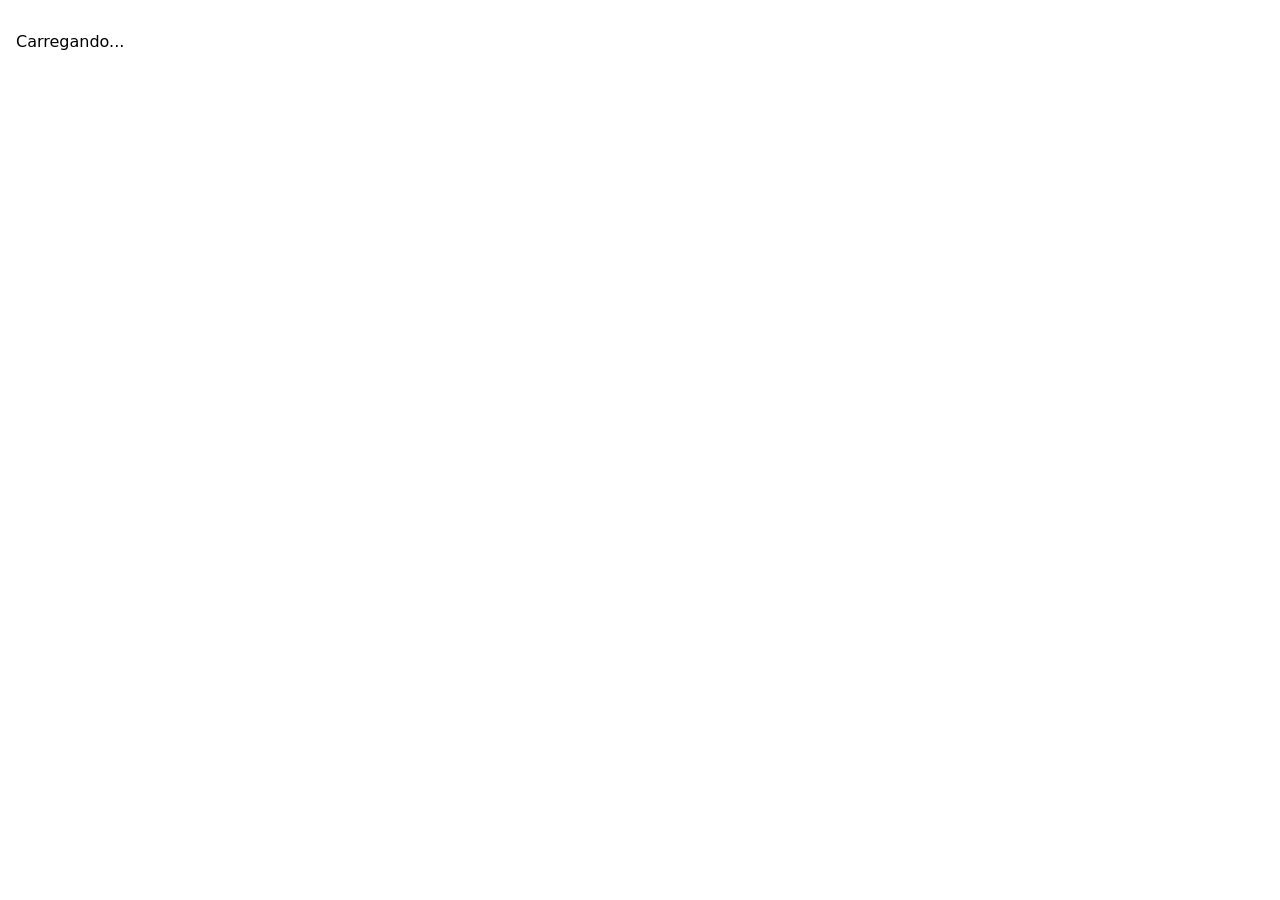
==== frontend/index.html @ 2a3ce563 "início frontend e novas implementações backend" ====
<!DOCTYPE html>
<html lang="pt-BR">
<head>
  <meta charset="UTF-8">
  <meta name="viewport" content="width=device-width, initial-scale=1">
  <title>ELLP - Jogo</title>
  <link rel="stylesheet" href="css/style.css">
</head>
<body>
  <p id="carregando">Carregando...</p>

  <main id="conteudo" class="tela-jogo" hidden>
    <header>
      <h1 id="titulo-fase"></h1>
      <span id="nome-usuario"></span>
      <a href="painel.html">Painel de desempenho</a>
      <button id="btn-sair" type="button">Sair</button>
    </header>

    <nav id="lista-fases" class="lista-fases" aria-label="Fases"></nav>
    <p id="descricao-fase"></p>

    <div id="grid" class="grid" data-testid="grid"></div>

    <div class="controles" aria-label="Controles de movimento">
      <button type="button" data-direcao="cima" class="c-cima" aria-label="Cima">↑</button>
      <button type="button" data-direcao="esquerda" class="c-esquerda" aria-label="Esquerda">←</button>
      <button type="button" data-direcao="direita" class="c-direita" aria-label="Direita">→</button>
      <button type="button" data-direcao="baixo" class="c-baixo" aria-label="Baixo">↓</button>
    </div>

    <p id="mensagem" role="status" data-testid="mensagem"></p>

    <div class="acoes">
      <button id="btn-reiniciar" type="button">Reiniciar</button>
      <button id="btn-proxima" type="button" hidden>Próxima fase</button>
    </div>
  </main>

  <script type="module" src="js/game.js"></script>
</body>
</html>
---- frontend/css/style.css ----
body { font-family: system-ui, sans-serif; margin: 0; padding: 1rem; }
[hidden] { display: none !important; }

.tela-login { max-width: 320px; margin: 4rem auto; display: grid; gap: .75rem; }
.tela-login form { display: grid; gap: .5rem; }
#erro { color: #b91c1c; margin: 0; }

.tela-jogo header { display: flex; gap: 1rem; align-items: center; margin-bottom: 1rem; }
.tela-jogo h1 { margin: 0; font-size: 1.4rem; }

.grid {
  display: grid;
  width: min(90vw, 480px);
  aspect-ratio: 1;
  gap: 2px;
  background: #334155;
  border: 2px solid #334155;
}
.celula {
  display: flex; align-items: center; justify-content: center;
  background: #e2e8f0; font-size: clamp(1.2rem, 5vw, 2rem);
}
.celula.obstaculo { background: #94a3b8; }
.celula.destino { background: #bbf7d0; }
.celula.personagem { background: #bfdbfe; }

.tela-jogo header a, .painel header a { color: #2563eb; }
.painel header { display: flex; gap: 1rem; align-items: center; margin-bottom: 1rem; }
.painel h1 { margin: 0; font-size: 1.4rem; }

.lista-fases { display: flex; flex-wrap: wrap; gap: .5rem; margin-bottom: .75rem; }
.btn-fase.ativa { outline: 2px solid #2563eb; }
#descricao-fase { margin: 0 0 .75rem; color: #475569; }

.controles {
  display: grid;
  grid-template-columns: repeat(3, 3rem);
  grid-template-areas: ". cima ." "esquerda . direita" ". baixo .";
  gap: .35rem;
  margin: 1rem 0;
}
.controles button { height: 3rem; font-size: 1.25rem; }
.c-cima { grid-area: cima; }
.c-esquerda { grid-area: esquerda; }
.c-direita { grid-area: direita; }
.c-baixo { grid-area: baixo; }

#mensagem { min-height: 1.5rem; font-weight: 600; }
.acoes { display: flex; gap: .5rem; }

.cartoes { display: flex; flex-wrap: wrap; gap: 1rem; margin-bottom: 1.5rem; }
.cartao {
  display: grid; gap: .25rem; min-width: 9rem; padding: 1rem;
  border: 1px solid #cbd5e1; border-radius: 8px; background: #f8fafc;
}
.cartao .rotulo { color: #64748b; font-size: .85rem; }
.cartao strong { font-size: 1.6rem; }

.tabela-fases { border-collapse: collapse; width: min(100%, 560px); }
.tabela-fases th, .tabela-fases td {
  text-align: left; padding: .5rem .75rem; border-bottom: 1px solid #e2e8f0;
}
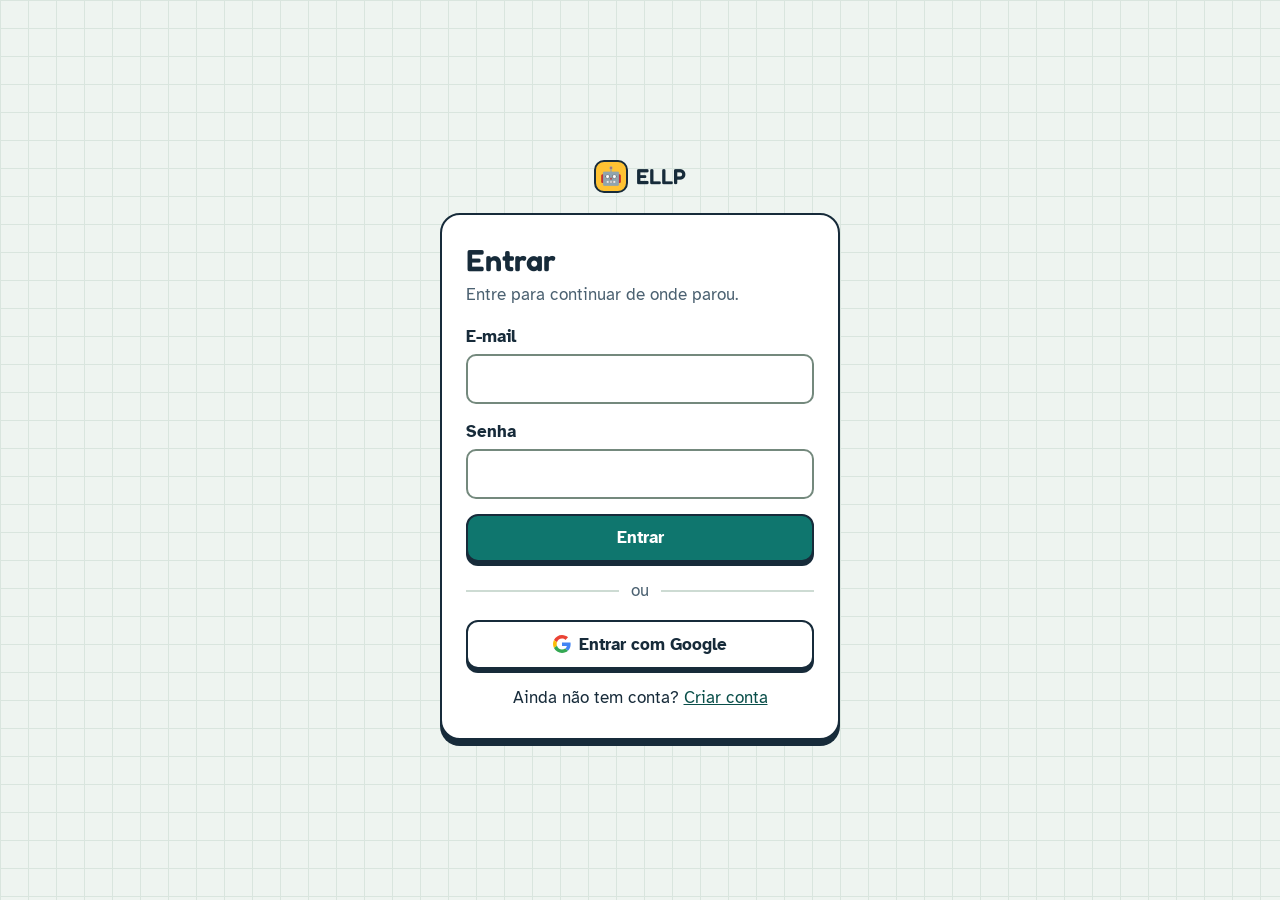
==== commit 4f19faaa: "Adiciona tela de cadastro, novo visual e histórico de tentativas" ====
--- a/frontend/index.html
+++ b/frontend/index.html
@@ -9,34 +9,44 @@
 <body>
   <p id="carregando">Carregando...</p>
 
-  <main id="conteudo" class="tela-jogo" hidden>
-    <header>
-      <h1 id="titulo-fase"></h1>
-      <span id="nome-usuario"></span>
-      <a href="painel.html">Painel de desempenho</a>
-      <button id="btn-sair" type="button">Sair</button>
+  <main id="conteudo" class="pagina tela-jogo" hidden>
+    <header class="topo">
+      <a class="marca" href="index.html"><span class="marca-icone" aria-hidden="true">🤖</span>ELLP</a>
+      <nav class="topo-nav" aria-label="Principal">
+        <a href="index.html" aria-current="page">Jogo</a>
+        <a href="painel.html">Desempenho</a>
+      </nav>
+      <div class="topo-usuario">
+        <span id="nome-usuario"></span>
+        <button id="btn-sair" class="btn btn-discreto" type="button">Sair</button>
+      </div>
     </header>
 
     <nav id="lista-fases" class="lista-fases" aria-label="Fases"></nav>
-    <p id="descricao-fase"></p>
+
+    <section class="fase-cabecalho">
+      <h1 id="titulo-fase"></h1>
+      <p id="descricao-fase"></p>
+    </section>
 
     <div id="grid" class="grid" data-testid="grid"></div>
 
     <div class="controles" aria-label="Controles de movimento">
-      <button type="button" data-direcao="cima" class="c-cima" aria-label="Cima">↑</button>
-      <button type="button" data-direcao="esquerda" class="c-esquerda" aria-label="Esquerda">←</button>
-      <button type="button" data-direcao="direita" class="c-direita" aria-label="Direita">→</button>
-      <button type="button" data-direcao="baixo" class="c-baixo" aria-label="Baixo">↓</button>
+      <button type="button" data-direcao="cima" class="btn tecla c-cima" aria-label="Cima">↑</button>
+      <button type="button" data-direcao="esquerda" class="btn tecla c-esquerda" aria-label="Esquerda">←</button>
+      <button type="button" data-direcao="direita" class="btn tecla c-direita" aria-label="Direita">→</button>
+      <button type="button" data-direcao="baixo" class="btn tecla c-baixo" aria-label="Baixo">↓</button>
     </div>
+    <p class="dica">Você também pode usar as setas do teclado.</p>
 
     <p id="mensagem" role="status" data-testid="mensagem"></p>
 
     <div class="acoes">
-      <button id="btn-reiniciar" type="button">Reiniciar</button>
-      <button id="btn-proxima" type="button" hidden>Próxima fase</button>
+      <button id="btn-reiniciar" class="btn" type="button">Reiniciar</button>
+      <button id="btn-proxima" class="btn btn-primario" type="button" hidden>Próxima fase</button>
     </div>
   </main>
 
   <script type="module" src="js/game.js"></script>
 </body>
-</html>+</html>
--- a/frontend/css/style.css
+++ b/frontend/css/style.css
@@ -1,62 +1,280 @@
-body { font-family: system-ui, sans-serif; margin: 0; padding: 1rem; }
+/* ELLP — papel quadriculado, botões com cara de tecla */
+@import url("https://fonts.googleapis.com/css2?family=Atkinson+Hyperlegible:wght@400;700&family=Fredoka:wght@500;600&display=swap");
+
+:root {
+  color-scheme: light;
+  --tinta: #172b3a;
+  --tinta-suave: #4b6171;
+  --papel: #eef4f0;
+  --linha-papel: #d9e5de;
+  --superficie: #ffffff;
+  --borda: #cddbd3;
+  --campo-borda: #74897d;
+  --primaria: #0f766e;
+  --primaria-hover: #0c635c;
+  --primaria-escura: #0a4f4a;
+  --primaria-clara: #d9f0ea;
+  --sol: #ffc233;
+  --sol-clara: #ffe9a8;
+  --sucesso: #19632f;
+  --sucesso-fundo: #d8f3df;
+  --aviso: #7a4b00;
+  --aviso-fundo: #ffefc2;
+  --erro: #a12419;
+  --erro-fundo: #fde6e3;
+  --fonte-titulo: "Fredoka", "Trebuchet MS", system-ui, sans-serif;
+  --fonte-texto: "Atkinson Hyperlegible", system-ui, -apple-system, "Segoe UI", sans-serif;
+}
+
+*, *::before, *::after { box-sizing: border-box; }
 [hidden] { display: none !important; }
 
-.tela-login { max-width: 320px; margin: 4rem auto; display: grid; gap: .75rem; }
-.tela-login form { display: grid; gap: .5rem; }
-#erro { color: #b91c1c; margin: 0; }
-
-.tela-jogo header { display: flex; gap: 1rem; align-items: center; margin-bottom: 1rem; }
-.tela-jogo h1 { margin: 0; font-size: 1.4rem; }
-
+/* ---------- base ---------- */
+body {
+  margin: 0;
+  min-height: 100vh;
+  display: flex;
+  flex-direction: column;
+  align-items: center;
+  font-family: var(--fonte-texto);
+  font-size: 1.0625rem;
+  line-height: 1.5;
+  color: var(--tinta);
+  background-color: var(--papel);
+  background-image:
+    linear-gradient(var(--linha-papel) 1px, transparent 1px),
+    linear-gradient(90deg, var(--linha-papel) 1px, transparent 1px);
+  background-size: 28px 28px;
+}
+body.auth { justify-content: center; padding: 2rem 1rem; }
+
+h1, h2 { margin: 0; font-family: var(--fonte-titulo); font-weight: 600; line-height: 1.15; }
+a { color: var(--primaria-escura); }
+:focus-visible { outline: 3px solid var(--tinta); outline-offset: 2px; }
+#carregando { margin: auto; color: var(--tinta-suave); }
+
+/* coluna central: tudo fica alinhado ao centro da tela */
+.pagina {
+  width: min(100%, 720px);
+  padding: 1.25rem 1rem 3rem;
+  display: flex;
+  flex-direction: column;
+  align-items: center;
+  gap: 1.25rem;
+}
+
+/* ---------- barra do topo ---------- */
+.topo {
+  width: 100%;
+  display: grid;
+  grid-template-columns: auto 1fr auto;
+  align-items: center;
+  gap: .75rem;
+  padding: .5rem .75rem;
+  background: var(--superficie);
+  border: 2px solid var(--tinta);
+  border-radius: 16px;
+}
+.marca {
+  display: inline-flex; align-items: center; gap: .5rem;
+  font-family: var(--fonte-titulo); font-weight: 600; font-size: 1.35rem;
+  color: var(--tinta); text-decoration: none;
+}
+.marca-icone {
+  display: grid; place-items: center; width: 2.1rem; height: 2.1rem;
+  font-size: 1.1rem; background: var(--sol);
+  border: 2px solid var(--tinta); border-radius: 10px;
+}
+.topo-nav { display: flex; justify-content: center; gap: .25rem; }
+.topo-nav a {
+  padding: .3rem .85rem; border-radius: 999px;
+  font-weight: 700; color: var(--tinta); text-decoration: none;
+}
+.topo-nav a:hover { background: var(--primaria-clara); }
+.topo-nav a[aria-current="page"] { background: var(--primaria); color: #fff; }
+.topo-usuario { display: flex; align-items: center; gap: .35rem; color: var(--tinta-suave); }
+#nome-usuario { max-width: 9rem; overflow: hidden; text-overflow: ellipsis; white-space: nowrap; }
+
+@media (max-width: 560px) {
+  .topo { grid-template-columns: 1fr auto; }
+  .topo-nav { grid-column: 1 / -1; order: 3; }
+}
+
+/* ---------- botões ---------- */
+.btn {
+  display: inline-flex; align-items: center; justify-content: center; gap: .55rem;
+  padding: .6rem 1.2rem;
+  font: inherit; font-weight: 700; text-decoration: none;
+  color: var(--tinta); background: var(--superficie);
+  border: 2px solid var(--tinta); border-radius: 12px;
+  box-shadow: 0 4px 0 var(--tinta);
+  cursor: pointer;
+  transition: transform .08s, box-shadow .08s, background-color .12s;
+}
+.btn:hover:not(:disabled) { background: var(--primaria-clara); }
+.btn:not(:disabled):active { transform: translateY(3px); box-shadow: 0 1px 0 var(--tinta); }
+.btn:disabled { opacity: .55; cursor: not-allowed; }
+.btn-primario { color: #fff; background: var(--primaria); }
+.btn-primario:hover:not(:disabled) { background: var(--primaria-hover); }
+.btn-bloco { width: 100%; }
+.btn-discreto { padding: .3rem .8rem; background: transparent; border-color: transparent; box-shadow: none; }
+.btn-discreto:not(:disabled):active { transform: none; box-shadow: none; }
+
+/* ---------- formulários (login e cadastro) ---------- */
+.auth-marca { margin-bottom: 1.25rem; }
+.cartao-auth {
+  width: min(100%, 400px);
+  display: grid; gap: 1rem;
+  padding: 1.75rem 1.5rem;
+  background: var(--superficie);
+  border: 2px solid var(--tinta); border-radius: 20px;
+  box-shadow: 0 6px 0 var(--tinta);
+}
+.cartao-auth h1 { font-size: 1.9rem; }
+.subtitulo { margin: .25rem 0 0; color: var(--tinta-suave); }
+.cartao-auth form { display: grid; gap: .9rem; }
+.campo { display: grid; gap: .3rem; }
+.campo label { font-weight: 700; }
+.campo input {
+  width: 100%; padding: .65rem .8rem;
+  font: inherit; color: var(--tinta); background: #fff;
+  border: 2px solid var(--campo-borda); border-radius: 10px;
+}
+.campo input:focus { border-color: var(--primaria); }
+.ajuda { font-size: .9rem; color: var(--tinta-suave); }
+.divisor { display: flex; align-items: center; gap: .75rem; color: var(--tinta-suave); }
+.divisor::before, .divisor::after { content: ""; flex: 1; height: 2px; background: var(--borda); }
+.rodape-auth { margin: 0; text-align: center; }
+
+.alerta { margin: 0; padding: .65rem .85rem; border-radius: 10px; font-weight: 700; }
+.alerta-erro { color: var(--erro); background: var(--erro-fundo); }
+.alerta-ok { color: var(--sucesso); background: var(--sucesso-fundo); }
+
+/* ---------- jogo ---------- */
+.lista-fases { display: flex; flex-wrap: wrap; justify-content: center; gap: .5rem; }
+.btn-fase {
+  padding: .4rem .9rem;
+  font: inherit; font-weight: 700; color: var(--tinta);
+  background: var(--superficie);
+  border: 2px solid var(--tinta); border-radius: 999px;
+  cursor: pointer;
+}
+.btn-fase:hover:not(:disabled) { background: var(--primaria-clara); }
+.btn-fase.ativa { color: #fff; background: var(--primaria); }
+.btn-fase:disabled {
+  color: var(--tinta-suave); background: transparent;
+  border-style: dashed; border-color: var(--tinta-suave); cursor: not-allowed;
+}
+
+.fase-cabecalho { max-width: 34rem; text-align: center; }
+.fase-cabecalho h1 { font-size: clamp(1.6rem, 5vw, 2.2rem); }
+#descricao-fase { margin: .35rem 0 0; color: var(--tinta-suave); }
+
+/* o grid é a peça principal da tela */
 .grid {
   display: grid;
-  width: min(90vw, 480px);
+  grid-auto-rows: 1fr;
+  gap: 1px;
+  width: min(100%, 460px);
   aspect-ratio: 1;
-  gap: 2px;
-  background: #334155;
-  border: 2px solid #334155;
+  overflow: hidden;
+  background: #a9bbb1;
+  border: 3px solid var(--tinta); border-radius: 14px;
+  box-shadow: 0 6px 0 var(--tinta);
 }
 .celula {
   display: flex; align-items: center; justify-content: center;
-  background: #e2e8f0; font-size: clamp(1.2rem, 5vw, 2rem);
-}
-.celula.obstaculo { background: #94a3b8; }
-.celula.destino { background: #bbf7d0; }
-.celula.personagem { background: #bfdbfe; }
-
-.tela-jogo header a, .painel header a { color: #2563eb; }
-.painel header { display: flex; gap: 1rem; align-items: center; margin-bottom: 1rem; }
-.painel h1 { margin: 0; font-size: 1.4rem; }
-
-.lista-fases { display: flex; flex-wrap: wrap; gap: .5rem; margin-bottom: .75rem; }
-.btn-fase.ativa { outline: 2px solid #2563eb; }
-#descricao-fase { margin: 0 0 .75rem; color: #475569; }
-
+  font-size: clamp(1.4rem, 7vw, 2.4rem); line-height: 1;
+  background: #fbfdfc;
+}
+.celula.obstaculo { background: #c6d1d8; }
+.celula.destino { background: var(--sucesso-fundo); }
+.celula.personagem {
+  background: var(--sol-clara);
+  box-shadow: inset 0 0 0 3px var(--sol);
+  animation: pop .16s ease-out;
+}
+@keyframes pop { from { transform: scale(.8); } to { transform: scale(1); } }
+.grid.tremer { animation: tremer .3s; }
+@keyframes tremer {
+  20%, 60% { transform: translateX(-5px); }
+  40%, 80% { transform: translateX(5px); }
+}
+
+/* setas com cara de tecla */
 .controles {
   display: grid;
-  grid-template-columns: repeat(3, 3rem);
+  grid-template-columns: repeat(3, 3.6rem);
   grid-template-areas: ". cima ." "esquerda . direita" ". baixo .";
-  gap: .35rem;
-  margin: 1rem 0;
-}
-.controles button { height: 3rem; font-size: 1.25rem; }
+  gap: .5rem;
+  margin-top: .25rem;
+}
+.tecla { width: 3.6rem; height: 3.6rem; padding: 0; font-size: 1.6rem; border-radius: 14px; }
 .c-cima { grid-area: cima; }
 .c-esquerda { grid-area: esquerda; }
 .c-direita { grid-area: direita; }
 .c-baixo { grid-area: baixo; }
-
-#mensagem { min-height: 1.5rem; font-weight: 600; }
-.acoes { display: flex; gap: .5rem; }
-
-.cartoes { display: flex; flex-wrap: wrap; gap: 1rem; margin-bottom: 1.5rem; }
-.cartao {
-  display: grid; gap: .25rem; min-width: 9rem; padding: 1rem;
-  border: 1px solid #cbd5e1; border-radius: 8px; background: #f8fafc;
-}
-.cartao .rotulo { color: #64748b; font-size: .85rem; }
-.cartao strong { font-size: 1.6rem; }
-
-.tabela-fases { border-collapse: collapse; width: min(100%, 560px); }
-.tabela-fases th, .tabela-fases td {
-  text-align: left; padding: .5rem .75rem; border-bottom: 1px solid #e2e8f0;
-}+.dica { margin: 0; font-size: .95rem; color: var(--tinta-suave); text-align: center; }
+
+#mensagem {
+  min-height: 2.6rem; margin: 0; padding: .4rem .9rem;
+  display: flex; align-items: center; justify-content: center;
+  font-weight: 700; text-align: center; border-radius: 999px;
+}
+#mensagem:not(:empty) { background: var(--primaria-clara); }
+#mensagem[data-tipo="erro"] { color: var(--erro); background: var(--erro-fundo); }
+#mensagem[data-tipo="sucesso"] { color: var(--sucesso); background: var(--sucesso-fundo); }
+.acoes { display: flex; flex-wrap: wrap; justify-content: center; gap: .75rem; }
+
+/* ---------- painel de desempenho ---------- */
+.painel-titulo { font-size: clamp(1.6rem, 5vw, 2.2rem); text-align: center; }
+.caixa {
+  width: 100%; overflow: hidden;
+  background: var(--superficie);
+  border: 2px solid var(--tinta); border-radius: 16px;
+}
+.resumo-itens { display: grid; grid-template-columns: repeat(3, 1fr); }
+.resumo-item { display: grid; gap: .1rem; padding: 1rem .5rem; text-align: center; }
+.resumo-item + .resumo-item { border-left: 2px solid var(--borda); }
+.resumo-item strong {
+  font-family: var(--fonte-titulo); font-weight: 600; line-height: 1.1;
+  font-size: clamp(1.3rem, 5vw, 1.9rem);
+}
+.resumo-item .rotulo { order: 2; font-size: .95rem; color: var(--tinta-suave); }
+.barra {
+  height: .9rem; margin: 0 1rem 1rem; overflow: hidden;
+  background: var(--primaria-clara);
+  border: 2px solid var(--tinta); border-radius: 999px;
+}
+.barra > span { display: block; width: 0; height: 100%; background: var(--primaria); transition: width .5s ease-out; }
+
+.secao { width: 100%; display: grid; gap: .6rem; }
+.secao h2 { font-size: 1.35rem; }
+.nota { margin: 0; font-size: .95rem; color: var(--tinta-suave); }
+
+.tabela-rolagem {
+  overflow-x: auto;
+  background: var(--superficie);
+  border: 2px solid var(--tinta); border-radius: 16px;
+}
+.tabela { width: 100%; border-collapse: collapse; }
+.tabela th, .tabela td { padding: .6rem .9rem; text-align: left; white-space: nowrap; border-bottom: 1px solid var(--borda); }
+.tabela th { font-weight: 700; background: var(--primaria-clara); }
+.tabela tbody tr:last-child td { border-bottom: 0; }
+.tabela .num { text-align: right; font-variant-numeric: tabular-nums; }
+
+.selo { display: inline-block; padding: .1rem .65rem; font-size: .9rem; font-weight: 700; border-radius: 999px; }
+.selo-ok { color: var(--sucesso); background: var(--sucesso-fundo); }
+.selo-pendente { color: var(--tinta-suave); background: #e6ede9; }
+.selo-parcial { color: var(--aviso); background: var(--aviso-fundo); }
+
+.vazio {
+  margin: 0; padding: 1.25rem; text-align: center; color: var(--tinta-suave);
+  background: var(--superficie);
+  border: 2px dashed var(--tinta-suave); border-radius: 16px;
+}
+
+@media (prefers-reduced-motion: reduce) {
+  .celula.personagem, .grid.tremer { animation: none; }
+  .btn, .barra > span { transition: none; }
+}
